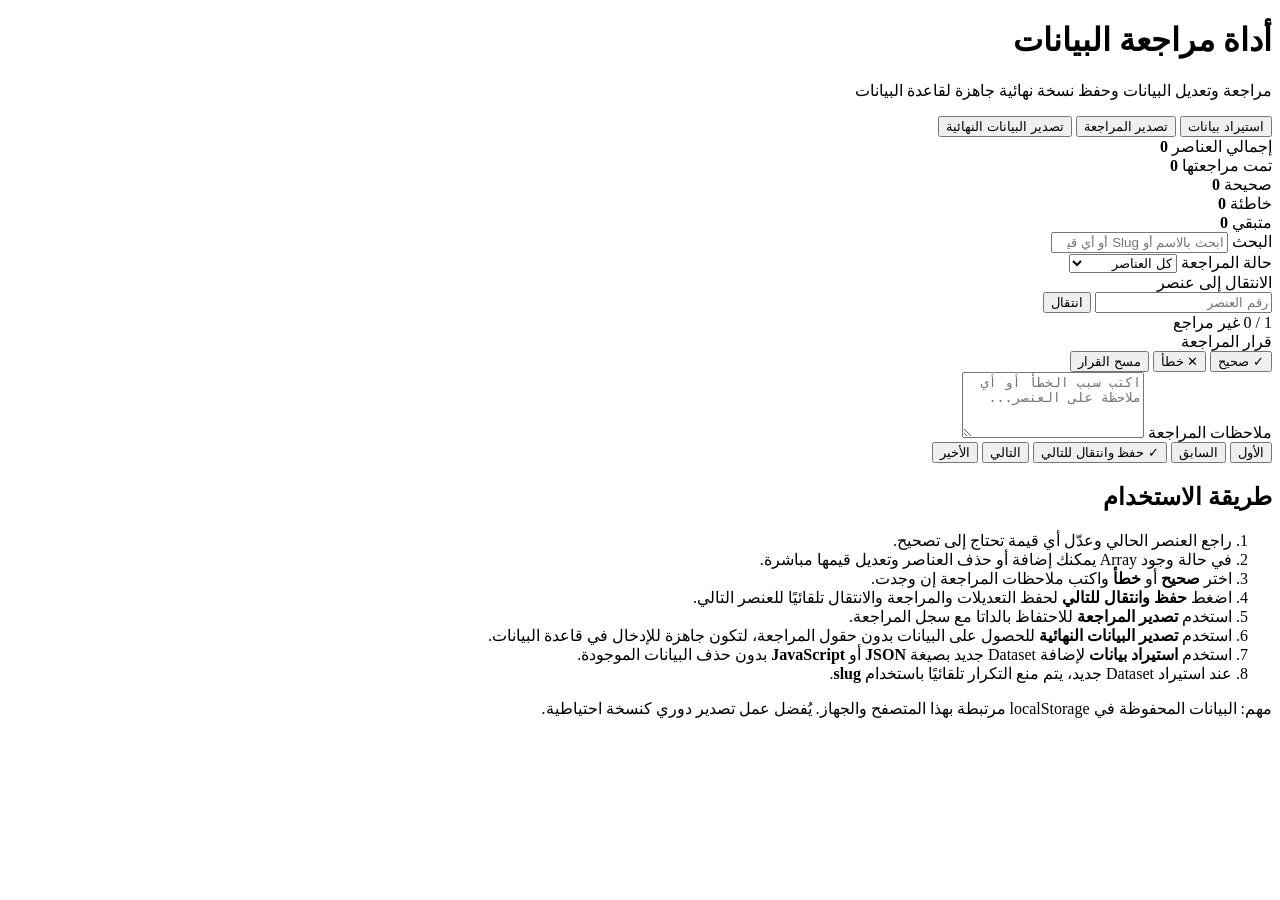
==== review/index.html @ 45b26e8a "Add initial HTML structure for review tool" ====
<!doctype html>

<html lang="ar" dir="rtl">

<head>

  <meta charset="utf-8">

  <meta
    name="viewport"
    content="width=device-width, initial-scale=1, viewport-fit=cover"
  >

  <title>أداة مراجعة البيانات</title>

  <link
    rel="stylesheet"
    href="style.css"
  >

</head>

<body>

  <!-- =====================================================
       TOP BAR
  ====================================================== -->

  <header class="topbar">

    <div class="brand">

      <h1>
        أداة مراجعة البيانات
      </h1>

      <p>
        مراجعة وتعديل البيانات وحفظ نسخة نهائية جاهزة لقاعدة البيانات
      </p>

    </div>


    <div class="top-actions">

      <!-- =================================================
           IMPORT
      ================================================== -->

      <button
        id="importBtn"
        class="secondary"
        type="button"
      >
        استيراد بيانات
      </button>


      <!-- =================================================
           EXPORT REVIEWED
      ================================================== -->

      <button
        id="exportReviewedBtn"
        class="secondary"
        type="button"
      >
        تصدير المراجعة
      </button>


      <!-- =================================================
           EXPORT CLEAN
      ================================================== -->

      <button
        id="exportCleanBtn"
        class="primary"
        type="button"
      >
        تصدير البيانات النهائية
      </button>


      <!-- =================================================
           FILE INPUT
           
           Supports:
           - JSON
           - JavaScript Dataset
      ================================================== -->

      <input
        id="fileInput"
        type="file"
        accept=".json,.js,application/json,text/javascript,application/javascript"
        hidden
      >

    </div>

  </header>


  <!-- =====================================================
       MAIN
  ====================================================== -->

  <main class="container">

    <!-- ===================================================
         STATISTICS
    ==================================================== -->

    <section class="stats-grid">

      <div class="stat">

        <span>
          إجمالي العناصر
        </span>

        <strong id="totalStat">
          0
        </strong>

      </div>


      <div class="stat">

        <span>
          تمت مراجعتها
        </span>

        <strong id="reviewedStat">
          0
        </strong>

      </div>


      <div class="stat">

        <span>
          صحيحة
        </span>

        <strong id="correctStat">
          0
        </strong>

      </div>


      <div class="stat">

        <span>
          خاطئة
        </span>

        <strong id="incorrectStat">
          0
        </strong>

      </div>


      <div class="stat">

        <span>
          متبقي
        </span>

        <strong id="remainingStat">
          0
        </strong>

      </div>

    </section>


    <!-- ===================================================
         SEARCH / FILTER TOOLBAR
    ==================================================== -->

    <section class="toolbar card">

      <!-- =================================================
           SEARCH
      ================================================== -->

      <div class="field grow">

        <label for="searchInput">
          البحث
        </label>

        <input
          id="searchInput"
          type="search"
          placeholder="ابحث بالاسم أو Slug أو أي قيمة داخل العنصر..."
          autocomplete="off"
        >

      </div>


      <!-- =================================================
           FILTER
      ================================================== -->

      <div class="field">

        <label for="filterSelect">
          حالة المراجعة
        </label>

        <select id="filterSelect">

          <option value="ALL">
            كل العناصر
          </option>

          <option value="UNREVIEWED">
            لم تتم المراجعة
          </option>

          <option value="CORRECT">
            صحيحة
          </option>

          <option value="INCORRECT">
            خاطئة
          </option>

        </select>

      </div>


      <!-- =================================================
           GOTO
      ================================================== -->

      <div class="field goto">

        <label for="gotoInput">
          الانتقال إلى عنصر
        </label>

        <div class="inline">

          <input
            id="gotoInput"
            type="number"
            min="1"
            placeholder="رقم العنصر"
          >

          <button
            id="gotoBtn"
            class="secondary"
            type="button"
          >
            انتقال
          </button>

        </div>

      </div>

    </section>


    <!-- ===================================================
         CURRENT ITEM
    ==================================================== -->

    <section class="card item-card">

      <!-- =================================================
           ITEM HEADER
      ================================================== -->

      <div class="item-head">

        <div class="item-meta">

          <span
            id="itemPosition"
            class="badge"
          >
            1 / 0
          </span>


          <span
            id="itemStatus"
            class="badge neutral"
          >
            غير مراجع
          </span>

        </div>


        <div
          id="datasetName"
          class="dataset-name"
        ></div>

      </div>


      <!-- =================================================
           ITEM EDITOR
      ================================================== -->

      <div
        id="itemEditor"
        class="editor"
      ></div>


      <!-- =================================================
           REVIEW BOX
      ================================================== -->

      <div class="review-box">

        <div class="review-title">
          قرار المراجعة
        </div>


        <div class="review-buttons">

          <!-- CORRECT -->

          <button
            id="correctBtn"
            class="correct"
            type="button"
          >
            ✓ صحيح
          </button>


          <!-- INCORRECT -->

          <button
            id="incorrectBtn"
            class="incorrect"
            type="button"
          >
            ✕ خطأ
          </button>


          <!-- CLEAR -->

          <button
            id="clearReviewBtn"
            class="secondary"
            type="button"
          >
            مسح القرار
          </button>

        </div>


        <!-- NOTES -->

        <label for="notesInput">
          ملاحظات المراجعة
        </label>

        <textarea
          id="notesInput"
          rows="4"
          placeholder="اكتب سبب الخطأ أو أي ملاحظة على العنصر..."
        ></textarea>

      </div>


      <!-- =================================================
           NAVIGATION
      ================================================== -->

      <div class="navigation">

        <!-- FIRST -->

        <button
          id="firstBtn"
          class="secondary"
          type="button"
        >
          الأول
        </button>


        <!-- PREVIOUS -->

        <button
          id="prevBtn"
          class="secondary"
          type="button"
        >
          السابق
        </button>


        <!-- DONE -->

        <button
          id="doneBtn"
          class="primary done-button"
          type="button"
        >
          ✓ حفظ وانتقال للتالي
        </button>


        <!-- NEXT -->

        <button
          id="nextBtn"
          class="secondary"
          type="button"
        >
          التالي
        </button>


        <!-- LAST -->

        <button
          id="lastBtn"
          class="secondary"
          type="button"
        >
          الأخير
        </button>

      </div>


      <!-- =================================================
           SAVE MESSAGE
      ================================================== -->

      <div
        id="saveMessage"
        class="save-message"
        aria-live="polite"
      ></div>

    </section>


    <!-- ===================================================
         HELP
    ==================================================== -->

    <section class="card help">

      <h2>
        طريقة الاستخدام
      </h2>


      <ol>

        <li>
          راجع العنصر الحالي وعدّل أي قيمة تحتاج إلى تصحيح.
        </li>


        <li>
          في حالة وجود Array يمكنك إضافة أو حذف العناصر وتعديل قيمها مباشرة.
        </li>


        <li>
          اختر <b>صحيح</b> أو <b>خطأ</b> واكتب ملاحظات المراجعة إن وجدت.
        </li>


        <li>
          اضغط
          <b>حفظ وانتقال للتالي</b>
          لحفظ التعديلات والمراجعة والانتقال تلقائيًا للعنصر التالي.
        </li>


        <li>
          استخدم
          <b>تصدير المراجعة</b>
          للاحتفاظ بالداتا مع سجل المراجعة.
        </li>


        <li>
          استخدم
          <b>تصدير البيانات النهائية</b>
          للحصول على البيانات بدون حقول المراجعة، لتكون جاهزة للإدخال في قاعدة البيانات.
        </li>


        <li>
          استخدم
          <b>استيراد بيانات</b>
          لإضافة Dataset جديد بصيغة
          <b>JSON</b>
          أو
          <b>JavaScript</b>
          بدون حذف البيانات الموجودة.
        </li>


        <li>
          عند استيراد Dataset جديد، يتم منع التكرار تلقائيًا باستخدام
          <b>slug</b>.
        </li>

      </ol>


      <p class="warning">

        مهم: البيانات المحفوظة في localStorage مرتبطة بهذا المتصفح والجهاز.
        يُفضل عمل تصدير دوري كنسخة احتياطية.

      </p>

    </section>

  </main>


  <!-- =====================================================
       SCRIPTS
  ====================================================== -->

  <!-- BASE DATASET -->

  <script src="data/granite-part-4.js"></script>


  <!-- REVIEW TOOL -->

  <script src="app.js"></script>

</body>

</html>
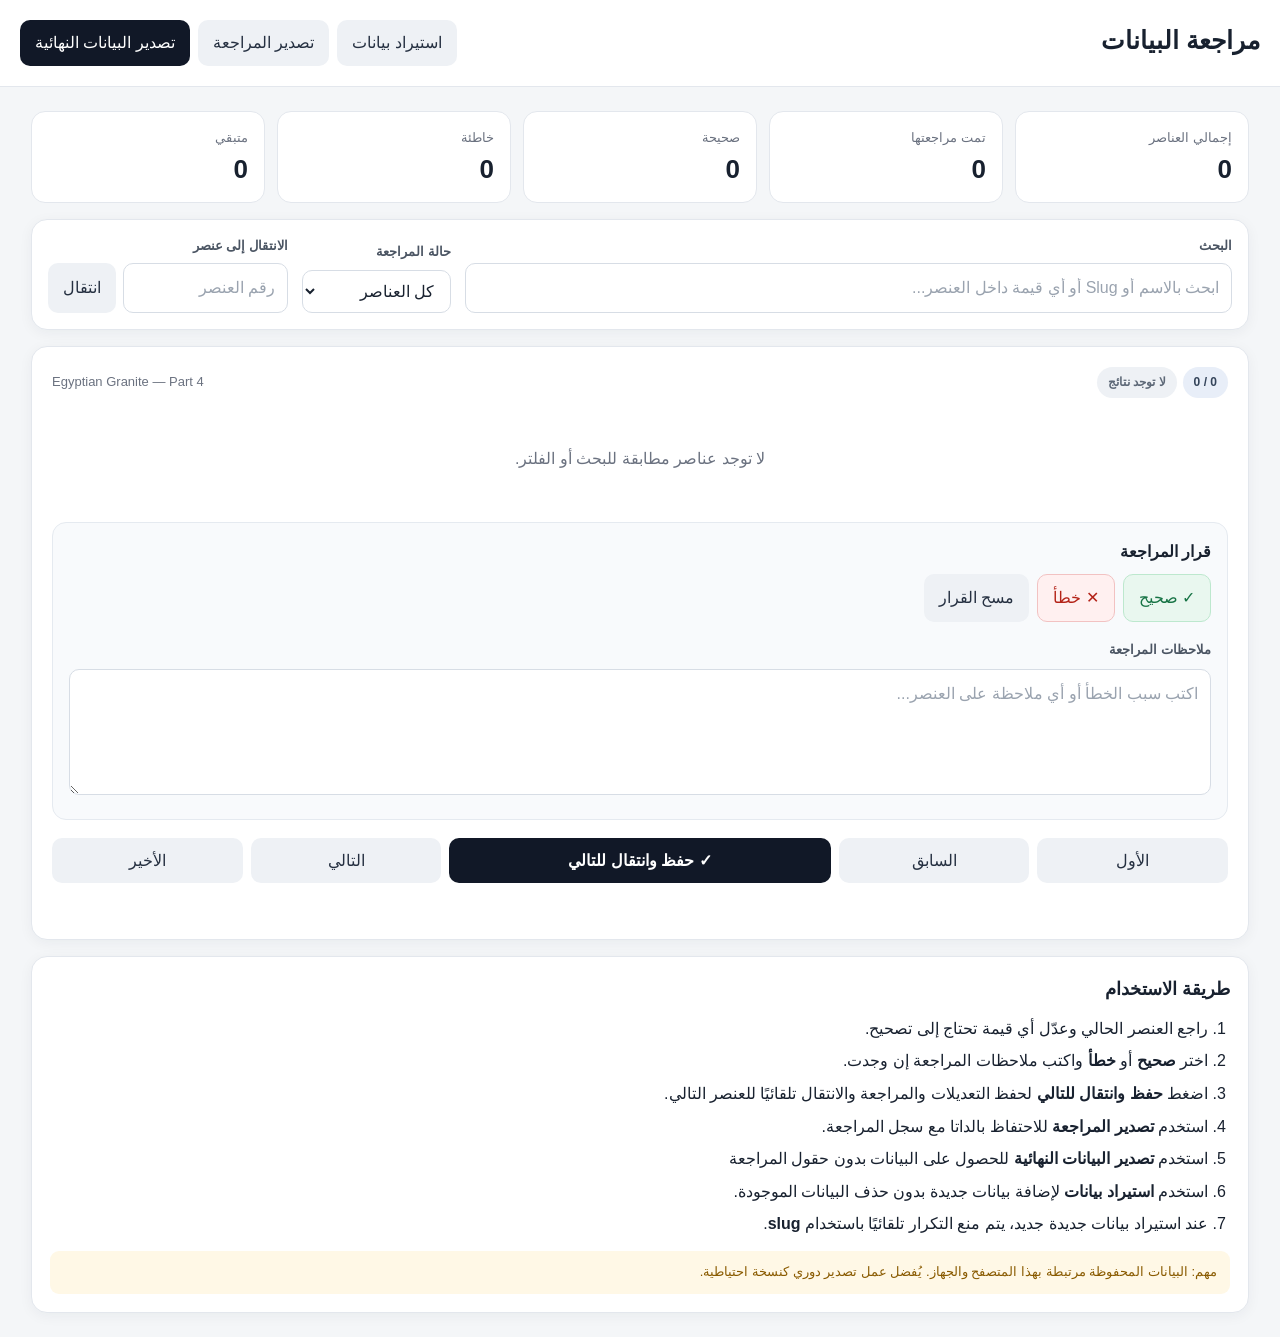
==== commit b2a4f564: "Fix Arabic text and remove commented sections" ====
--- a/review/index.html
+++ b/review/index.html
@@ -31,13 +31,13 @@
     <div class="brand">
 
       <h1>
-        أداة مراجعة البيانات
+         مراجعة البيانات
       </h1>
-
+      <!--
       <p>
         مراجعة وتعديل البيانات وحفظ نسخة نهائية جاهزة لقاعدة البيانات
       </p>
-
+    -->
     </div>
 
 
@@ -480,11 +480,11 @@
           راجع العنصر الحالي وعدّل أي قيمة تحتاج إلى تصحيح.
         </li>
 
-
+<!--
         <li>
           في حالة وجود Array يمكنك إضافة أو حذف العناصر وتعديل قيمها مباشرة.
         </li>
-
+      -->
 
         <li>
           اختر <b>صحيح</b> أو <b>خطأ</b> واكتب ملاحظات المراجعة إن وجدت.
@@ -508,23 +508,21 @@
         <li>
           استخدم
           <b>تصدير البيانات النهائية</b>
-          للحصول على البيانات بدون حقول المراجعة، لتكون جاهزة للإدخال في قاعدة البيانات.
+          للحصول على البيانات بدون حقول المراجعة
         </li>
 
 
         <li>
           استخدم
           <b>استيراد بيانات</b>
-          لإضافة Dataset جديد بصيغة
-          <b>JSON</b>
-          أو
-          <b>JavaScript</b>
+          لإضافة بيانات جديدة
+         
           بدون حذف البيانات الموجودة.
         </li>
 
 
         <li>
-          عند استيراد Dataset جديد، يتم منع التكرار تلقائيًا باستخدام
+          عند استيراد بيانات جديدة  جديد، يتم منع التكرار تلقائيًا باستخدام
           <b>slug</b>.
         </li>
 
@@ -533,7 +531,7 @@
 
       <p class="warning">
 
-        مهم: البيانات المحفوظة في localStorage مرتبطة بهذا المتصفح والجهاز.
+        مهم: البيانات المحفوظة   مرتبطة بهذا المتصفح والجهاز.
         يُفضل عمل تصدير دوري كنسخة احتياطية.
 
       </p>
--- a/review/style.css
+++ b/review/style.css
@@ -0,0 +1,975 @@
+/* =========================================================
+RESET
+========================================================= */
+
+* {
+  box-sizing: border-box;
+  }
+
+html {
+direction: rtl;
+scroll-behavior: smooth;
+}
+
+:root {
+font-family:
+Arial,
+"Segoe UI",
+Tahoma,
+sans-serif;
+
+color: #18212f;
+background: #f4f6f8;
+}
+
+body {
+margin: 0;
+min-width: 0;
+background: #f4f6f8;
+line-height: 1.6;
+}
+
+/* =========================================================
+FORM ELEMENTS
+========================================================= */
+
+button,
+input,
+select,
+textarea {
+font: inherit;
+}
+
+button {
+cursor: pointer;
+border: 0;
+border-radius: 10px;
+padding: 10px 15px;
+transition:
+transform 0.15s ease,
+box-shadow 0.15s ease,
+background 0.15s ease;
+}
+
+button:active {
+transform: translateY(1px);
+}
+
+input,
+select,
+textarea {
+width: 100%;
+border: 1px solid #d7dde5;
+border-radius: 10px;
+padding: 11px 12px;
+background: #fff;
+color: #18212f;
+outline: none;
+}
+
+textarea {
+resize: vertical;
+min-height: 90px;
+}
+
+input::placeholder,
+textarea::placeholder {
+color: #9aa3af;
+}
+
+input:focus,
+select:focus,
+textarea:focus {
+border-color: #7c8aa0;
+box-shadow:
+0 0 0 3px rgba(100, 120, 150, 0.12);
+}
+
+/* =========================================================
+TOP BAR
+========================================================= */
+
+.topbar {
+background: #fff;
+border-bottom: 1px solid #e3e7ed;
+
+padding:
+20px
+max(20px, calc((100vw - 1250px) / 2));
+
+display: flex;
+justify-content: space-between;
+align-items: center;
+
+gap: 24px;
+}
+
+.brand {
+min-width: 0;
+}
+
+.topbar h1 {
+margin: 0 0 6px;
+font-size: 25px;
+line-height: 1.3;
+}
+
+.topbar p {
+margin: 0;
+color: #6b7280;
+font-size: 14px;
+}
+
+.top-actions {
+display: flex;
+gap: 8px;
+flex-wrap: wrap;
+flex-shrink: 0;
+}
+
+/* =========================================================
+CONTAINER
+========================================================= */
+
+.container {
+width: 100%;
+max-width: 1250px;
+
+margin: 24px auto;
+
+padding:
+0 16px;
+}
+
+/* =========================================================
+CARDS
+========================================================= */
+
+.card {
+background: #fff;
+
+border: 1px solid #e3e7ed;
+border-radius: 16px;
+
+box-shadow:
+0 3px 14px rgba(20, 30, 50, 0.05);
+}
+
+/* =========================================================
+STATISTICS
+========================================================= */
+
+.stats-grid {
+display: grid;
+
+grid-template-columns:
+repeat(5, minmax(0, 1fr));
+
+gap: 12px;
+
+margin-bottom: 16px;
+}
+
+.stat {
+background: #fff;
+
+border: 1px solid #e3e7ed;
+border-radius: 14px;
+
+padding: 16px;
+
+min-width: 0;
+}
+
+.stat span {
+display: block;
+
+color: #6b7280;
+
+font-size: 13px;
+
+margin-bottom: 6px;
+}
+
+.stat strong {
+display: block;
+
+font-size: 26px;
+line-height: 1.2;
+}
+
+/* =========================================================
+TOOLBAR
+========================================================= */
+
+.toolbar {
+padding: 16px;
+
+display: flex;
+align-items: end;
+
+gap: 14px;
+
+margin-bottom: 16px;
+}
+
+.field {
+display: flex;
+flex-direction: column;
+
+gap: 7px;
+
+min-width: 0;
+}
+
+.field.grow {
+flex: 1;
+}
+
+.field label,
+.review-box label {
+font-size: 13px;
+font-weight: 700;
+
+color: #4b5563;
+}
+
+.goto {
+width: 240px;
+flex-shrink: 0;
+}
+
+.inline {
+display: flex;
+gap: 7px;
+}
+
+.inline input {
+min-width: 0;
+}
+
+/* =========================================================
+BUTTONS
+========================================================= */
+
+.primary {
+background: #111827;
+color: #fff;
+}
+
+.primary:hover {
+background: #1f2937;
+}
+
+.secondary {
+background: #eef1f5;
+color: #253041;
+}
+
+.secondary:hover {
+background: #e2e6ec;
+}
+
+.correct {
+background: #e9f7ef;
+color: #167344;
+
+border: 1px solid #bde8ce;
+}
+
+.correct:hover {
+background: #dff3e8;
+}
+
+.incorrect {
+background: #fff0f0;
+color: #b42318;
+
+border: 1px solid #f2c2c2;
+}
+
+.incorrect:hover {
+background: #ffe5e5;
+}
+
+/* =========================================================
+ITEM CARD
+========================================================= */
+
+.item-card {
+padding: 20px;
+}
+
+.item-head {
+display: flex;
+
+justify-content: space-between;
+align-items: center;
+
+gap: 16px;
+
+margin-bottom: 18px;
+}
+
+.item-meta {
+display: flex;
+align-items: center;
+
+flex-wrap: wrap;
+
+gap: 6px;
+}
+
+.dataset-name {
+color: #6b7280;
+
+font-size: 13px;
+
+text-align: left;
+
+overflow-wrap: anywhere;
+}
+
+/* =========================================================
+BADGES
+========================================================= */
+
+.badge {
+display: inline-flex;
+
+align-items: center;
+justify-content: center;
+
+border-radius: 999px;
+
+padding: 6px 11px;
+
+font-size: 12px;
+font-weight: 700;
+
+background: #e8eef8;
+color: #34445a;
+}
+
+.badge.correct {
+background: #e9f7ef;
+color: #167344;
+
+border: 0;
+}
+
+.badge.incorrect {
+background: #fff0f0;
+color: #b42318;
+
+border: 0;
+}
+
+.badge.neutral {
+background: #eef1f5;
+color: #5d6877;
+}
+
+/* =========================================================
+EDITOR
+========================================================= */
+
+.editor {
+display: grid;
+gap: 12px;
+}
+
+.editor-row {
+display: grid;
+
+grid-template-columns:
+minmax(150px, 180px)
+minmax(0, 1fr);
+
+gap: 14px;
+
+align-items: start;
+
+border-bottom: 1px solid #edf0f4;
+
+padding-bottom: 12px;
+}
+
+.editor-key {
+font-weight: 700;
+
+color: #374151;
+
+word-break: break-word;
+
+overflow-wrap: anywhere;
+
+padding-top: 10px;
+}
+
+.editor-value {
+min-width: 0;
+}
+
+.editor-value textarea {
+min-height: 90px;
+}
+
+/* =========================================================
+ARRAY
+========================================================= */
+
+.array-list {
+display: grid;
+gap: 7px;
+}
+
+.array-item {
+display: flex;
+
+align-items: center;
+
+gap: 8px;
+
+width: 100%;
+}
+
+.array-item input {
+flex: 1;
+min-width: 0;
+}
+
+.array-item button {
+flex-shrink: 0;
+}
+
+.editor-value > .secondary {
+margin-top: 4px;
+}
+
+/* =========================================================
+REVIEW
+========================================================= */
+
+.review-box {
+margin-top: 20px;
+
+padding: 16px;
+
+background: #f8fafc;
+
+border: 1px solid #e5eaf0;
+
+border-radius: 14px;
+}
+
+.review-title {
+font-weight: 800;
+
+margin-bottom: 10px;
+}
+
+.review-buttons {
+display: flex;
+
+gap: 8px;
+
+flex-wrap: wrap;
+
+margin-bottom: 14px;
+}
+
+.review-box textarea {
+margin-top: 7px;
+}
+
+/* =========================================================
+NAVIGATION
+========================================================= */
+
+.navigation {
+display: grid;
+
+grid-template-columns:
+1fr
+1fr
+2fr
+1fr
+1fr;
+
+gap: 8px;
+
+margin-top: 18px;
+}
+
+.navigation button {
+min-height: 44px;
+}
+
+.done-button {
+font-weight: 700;
+}
+
+/* =========================================================
+SAVE MESSAGE
+========================================================= */
+
+.save-message {
+min-height: 24px;
+
+text-align: center;
+
+margin-top: 12px;
+
+font-size: 13px;
+
+color: #536174;
+}
+
+/* =========================================================
+HELP
+========================================================= */
+
+.help {
+padding: 18px;
+
+margin-top: 16px;
+}
+
+.help h2 {
+margin:
+0 0 12px;
+
+font-size: 18px;
+}
+
+.help ol {
+margin:
+0 0 14px;
+
+padding-right: 22px;
+}
+
+.help li {
+margin-bottom: 7px;
+}
+
+.warning {
+color: #8a5b00;
+
+background: #fff8e6;
+
+padding: 11px 13px;
+
+border-radius: 9px;
+
+margin-bottom: 0;
+
+font-size: 13px;
+}
+
+.empty {
+padding: 30px;
+
+text-align: center;
+
+color: #6b7280;
+}
+
+/* =========================================================
+TABLET
+========================================================= */
+
+@media (max-width: 1000px) {
+
+.topbar {
+padding: 18px;
+}
+
+.topbar {
+flex-direction: column;
+align-items: stretch;
+}
+
+.top-actions {
+width: 100%;
+}
+
+.top-actions button {
+flex: 1;
+}
+
+.stats-grid {
+grid-template-columns:
+repeat(3, minmax(0, 1fr));
+}
+
+.toolbar {
+display: grid;
+
+
+grid-template-columns:
+  minmax(0, 1fr)
+  minmax(180px, 220px);
+
+align-items: end;
+
+
+}
+
+.field.grow {
+grid-column: 1 / -1;
+}
+
+.goto {
+width: auto;
+}
+
+}
+
+/* =========================================================
+MOBILE
+========================================================= */
+
+@media (max-width: 700px) {
+
+.container {
+margin: 14px auto;
+
+
+padding:
+  0 10px;
+
+
+}
+
+.topbar {
+padding: 16px 12px;
+}
+
+.topbar h1 {
+font-size: 21px;
+}
+
+.topbar p {
+font-size: 13px;
+}
+
+.top-actions {
+display: grid;
+
+
+grid-template-columns:
+  repeat(2, minmax(0, 1fr));
+
+width: 100%;
+
+
+}
+
+.top-actions button {
+width: 100%;
+}
+
+/* -----------------------------------------------
+STATS
+------------------------------------------------ */
+
+.stats-grid {
+grid-template-columns:
+repeat(2, minmax(0, 1fr));
+
+
+gap: 8px;
+
+margin-bottom: 10px;
+
+
+}
+
+.stat {
+padding: 12px;
+}
+
+.stat span {
+font-size: 12px;
+}
+
+.stat strong {
+font-size: 22px;
+}
+
+/* -----------------------------------------------
+TOOLBAR
+------------------------------------------------ */
+
+.toolbar {
+display: flex;
+
+
+flex-direction: column;
+
+align-items: stretch;
+
+gap: 12px;
+
+padding: 12px;
+
+
+}
+
+.field.grow {
+width: 100%;
+}
+
+.goto {
+width: 100%;
+}
+
+.inline {
+width: 100%;
+}
+
+.inline input {
+flex: 1;
+}
+
+/* -----------------------------------------------
+ITEM
+------------------------------------------------ */
+
+.item-card {
+padding: 13px;
+}
+
+.item-head {
+flex-direction: column;
+
+align-items: stretch;
+
+gap: 10px;
+
+
+}
+
+.dataset-name {
+text-align: right;
+}
+
+/* -----------------------------------------------
+EDITOR
+------------------------------------------------ */
+
+.editor-row {
+grid-template-columns: 1fr;
+
+
+gap: 5px;
+
+padding-bottom: 14px;
+
+}
+
+.editor-key {
+padding-top: 0;
+
+
+font-size: 13px;
+
+}
+
+.editor-value input,
+.editor-value textarea,
+.editor-value select {
+font-size: 14px;
+}
+
+/* -----------------------------------------------
+ARRAY
+------------------------------------------------ */
+
+.array-item {
+align-items: stretch;
+}
+
+.array-item input {
+min-width: 0;
+}
+
+.array-item button {
+padding:
+9px 12px;
+}
+
+/* -----------------------------------------------
+REVIEW
+------------------------------------------------ */
+
+.review-box {
+padding: 13px;
+
+
+margin-top: 16px;
+
+
+}
+
+.review-buttons {
+display: grid;
+
+
+grid-template-columns:
+  repeat(2, minmax(0, 1fr));
+
+
+}
+
+.review-buttons button {
+width: 100%;
+}
+
+.review-buttons #clearReviewBtn {
+grid-column: 1 / -1;
+}
+
+/* -----------------------------------------------
+NAVIGATION
+------------------------------------------------ */
+
+.navigation {
+grid-template-columns:
+repeat(2, minmax(0, 1fr));
+
+
+gap: 7px;
+
+
+}
+
+.navigation #doneBtn {
+grid-column: 1 / -1;
+
+
+grid-row: 1;
+
+order: -1;
+
+
+}
+
+.navigation #firstBtn {
+grid-column: 1;
+}
+
+.navigation #prevBtn {
+grid-column: 2;
+}
+
+.navigation #nextBtn {
+grid-column: 1;
+}
+
+.navigation #lastBtn {
+grid-column: 2;
+}
+
+.navigation button {
+min-height: 45px;
+}
+
+/* -----------------------------------------------
+HELP
+------------------------------------------------ */
+
+.help {
+padding: 14px;
+}
+
+}
+
+/* =========================================================
+SMALL MOBILE
+========================================================= */
+
+@media (max-width: 430px) {
+
+.top-actions {
+grid-template-columns: 1fr;
+}
+
+.stats-grid {
+grid-template-columns:
+repeat(2, minmax(0, 1fr));
+}
+
+.stat {
+padding: 10px;
+}
+
+.stat strong {
+font-size: 20px;
+}
+
+.review-buttons {
+grid-template-columns: 1fr;
+}
+
+.review-buttons #clearReviewBtn {
+grid-column: auto;
+}
+
+.array-item {
+flex-direction: column;
+}
+
+.array-item button {
+width: 100%;
+}
+
+.navigation {
+gap: 6px;
+}
+
+.navigation button {
+padding:
+9px 8px;
+
+
+font-size: 13px;
+
+
+}
+
+}
+
+/* =========================================================
+VERY SMALL SCREENS
+========================================================= */
+
+@media (max-width: 340px) {
+
+.container {
+padding: 0 7px;
+}
+
+.item-card {
+padding: 10px;
+}
+
+.stats-grid {
+gap: 6px;
+}
+
+.stat span {
+font-size: 11px;
+}
+
+.stat strong {
+font-size: 18px;
+}
+
+.navigation button {
+font-size: 12px;
+}
+
+}
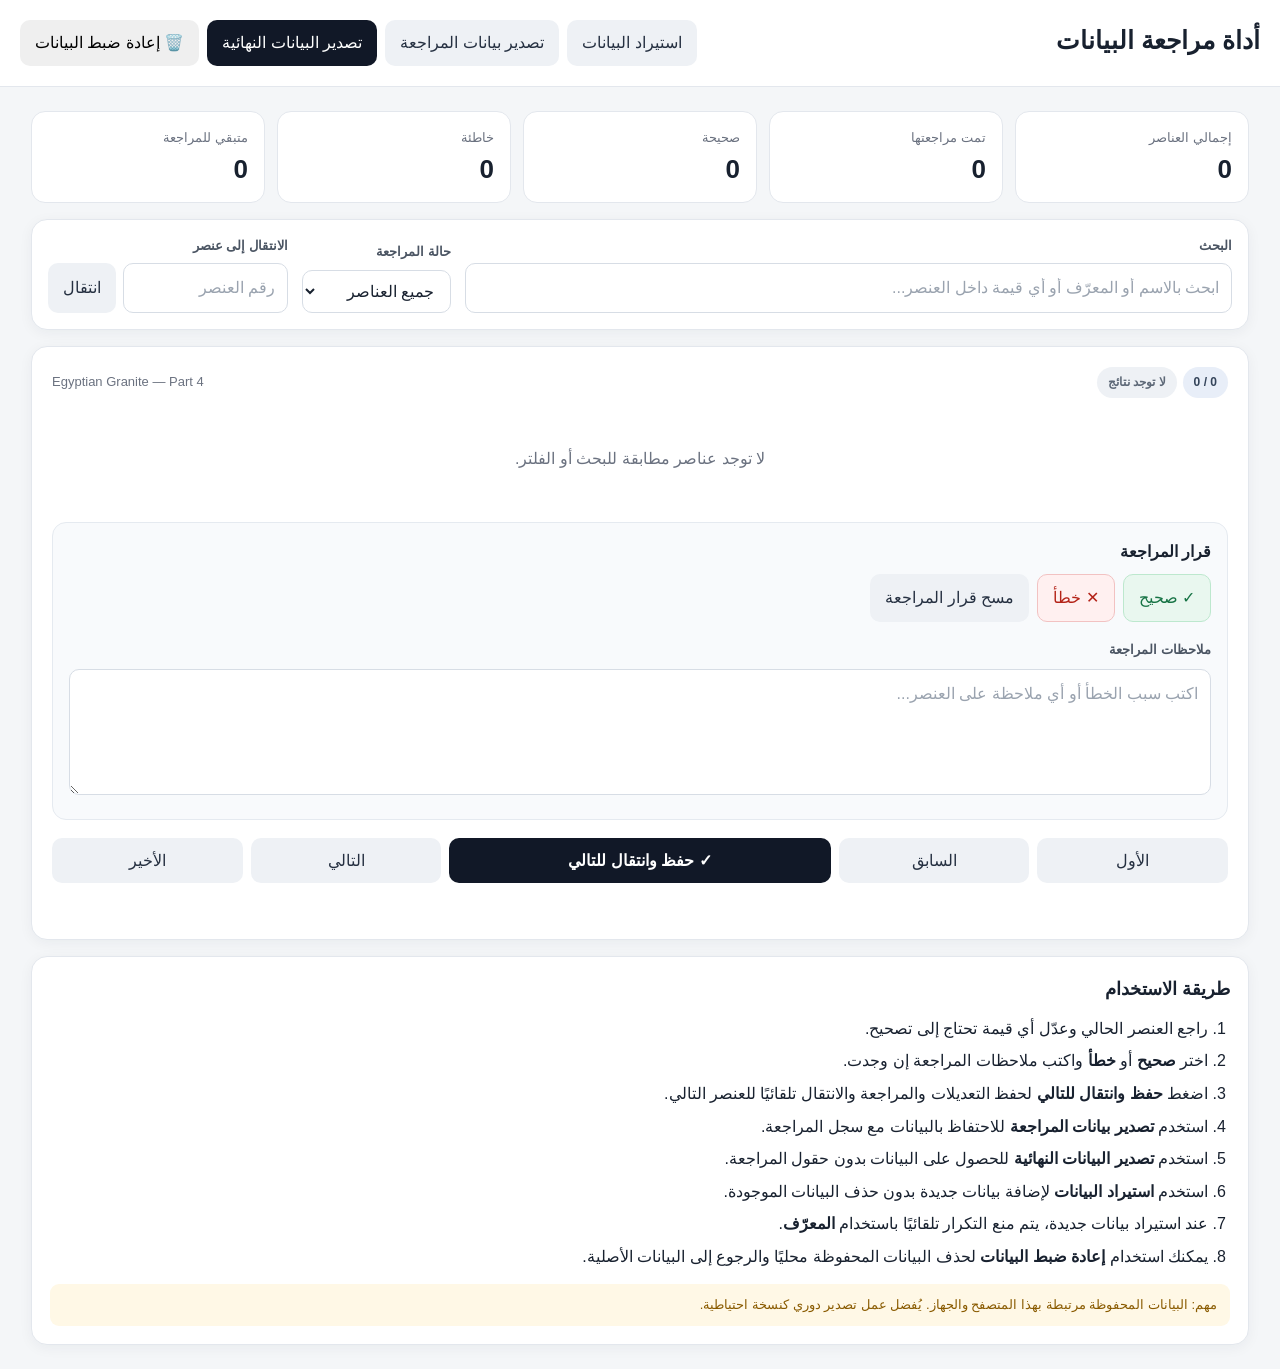
==== commit 5db35873: "Update Arabic translations in index.html" ====
--- a/review/index.html
+++ b/review/index.html
@@ -23,7 +23,7 @@
 <body>
 
   <!-- =====================================================
-       TOP BAR
+       الشريط العلوي
   ====================================================== -->
 
   <header class="topbar">
@@ -31,20 +31,22 @@
     <div class="brand">
 
       <h1>
-         مراجعة البيانات
+        أداة مراجعة البيانات
       </h1>
+
       <!--
       <p>
         مراجعة وتعديل البيانات وحفظ نسخة نهائية جاهزة لقاعدة البيانات
       </p>
-    -->
+      -->
+
     </div>
 
 
     <div class="top-actions">
 
       <!-- =================================================
-           IMPORT
+           استيراد البيانات
       ================================================== -->
 
       <button
@@ -52,12 +54,12 @@
         class="secondary"
         type="button"
       >
-        استيراد بيانات
+        استيراد البيانات
       </button>
 
 
       <!-- =================================================
-           EXPORT REVIEWED
+           تصدير المراجعة
       ================================================== -->
 
       <button
@@ -65,12 +67,12 @@
         class="secondary"
         type="button"
       >
-        تصدير المراجعة
+        تصدير بيانات المراجعة
       </button>
 
 
       <!-- =================================================
-           EXPORT CLEAN
+           تصدير البيانات النهائية
       ================================================== -->
 
       <button
@@ -83,11 +85,24 @@
 
 
       <!-- =================================================
-           FILE INPUT
+           إعادة ضبط البيانات
+      ================================================== -->
+
+      <button
+        id="resetDataBtn"
+        class="danger"
+        type="button"
+      >
+        🗑️ إعادة ضبط البيانات
+      </button>
+
+
+      <!-- =================================================
+           اختيار ملف البيانات
            
-           Supports:
-           - JSON
-           - JavaScript Dataset
+           يدعم:
+           - ملفات JSON
+           - ملفات JavaScript
       ================================================== -->
 
       <input
@@ -103,13 +118,13 @@
 
 
   <!-- =====================================================
-       MAIN
+       المحتوى الرئيسي
   ====================================================== -->
 
   <main class="container">
 
     <!-- ===================================================
-         STATISTICS
+         الإحصائيات
     ==================================================== -->
 
     <section class="stats-grid">
@@ -169,7 +184,7 @@
       <div class="stat">
 
         <span>
-          متبقي
+          متبقي للمراجعة
         </span>
 
         <strong id="remainingStat">
@@ -182,13 +197,13 @@
 
 
     <!-- ===================================================
-         SEARCH / FILTER TOOLBAR
+         البحث والتصفية
     ==================================================== -->
 
     <section class="toolbar card">
 
       <!-- =================================================
-           SEARCH
+           البحث
       ================================================== -->
 
       <div class="field grow">
@@ -200,7 +215,7 @@
         <input
           id="searchInput"
           type="search"
-          placeholder="ابحث بالاسم أو Slug أو أي قيمة داخل العنصر..."
+          placeholder="ابحث بالاسم أو المعرّف أو أي قيمة داخل العنصر..."
           autocomplete="off"
         >
 
@@ -208,7 +223,7 @@
 
 
       <!-- =================================================
-           FILTER
+           حالة المراجعة
       ================================================== -->
 
       <div class="field">
@@ -220,7 +235,7 @@
         <select id="filterSelect">
 
           <option value="ALL">
-            كل العناصر
+            جميع العناصر
           </option>
 
           <option value="UNREVIEWED">
@@ -241,7 +256,7 @@
 
 
       <!-- =================================================
-           GOTO
+           الانتقال إلى عنصر
       ================================================== -->
 
       <div class="field goto">
@@ -275,13 +290,13 @@
 
 
     <!-- ===================================================
-         CURRENT ITEM
+         العنصر الحالي
     ==================================================== -->
 
     <section class="card item-card">
 
       <!-- =================================================
-           ITEM HEADER
+           رأس العنصر
       ================================================== -->
 
       <div class="item-head">
@@ -315,7 +330,7 @@
 
 
       <!-- =================================================
-           ITEM EDITOR
+           محرر بيانات العنصر
       ================================================== -->
 
       <div
@@ -325,7 +340,7 @@
 
 
       <!-- =================================================
-           REVIEW BOX
+           قرار المراجعة
       ================================================== -->
 
       <div class="review-box">
@@ -337,7 +352,7 @@
 
         <div class="review-buttons">
 
-          <!-- CORRECT -->
+          <!-- صحيح -->
 
           <button
             id="correctBtn"
@@ -348,7 +363,7 @@
           </button>
 
 
-          <!-- INCORRECT -->
+          <!-- خطأ -->
 
           <button
             id="incorrectBtn"
@@ -359,20 +374,20 @@
           </button>
 
 
-          <!-- CLEAR -->
+          <!-- مسح القرار -->
 
           <button
             id="clearReviewBtn"
             class="secondary"
             type="button"
           >
-            مسح القرار
+            مسح قرار المراجعة
           </button>
 
         </div>
 
 
-        <!-- NOTES -->
+        <!-- الملاحظات -->
 
         <label for="notesInput">
           ملاحظات المراجعة
@@ -388,12 +403,12 @@
 
 
       <!-- =================================================
-           NAVIGATION
+           التنقل بين العناصر
       ================================================== -->
 
       <div class="navigation">
 
-        <!-- FIRST -->
+        <!-- الأول -->
 
         <button
           id="firstBtn"
@@ -404,7 +419,7 @@
         </button>
 
 
-        <!-- PREVIOUS -->
+        <!-- السابق -->
 
         <button
           id="prevBtn"
@@ -415,7 +430,7 @@
         </button>
 
 
-        <!-- DONE -->
+        <!-- حفظ وانتقال -->
 
         <button
           id="doneBtn"
@@ -426,7 +441,7 @@
         </button>
 
 
-        <!-- NEXT -->
+        <!-- التالي -->
 
         <button
           id="nextBtn"
@@ -437,7 +452,7 @@
         </button>
 
 
-        <!-- LAST -->
+        <!-- الأخير -->
 
         <button
           id="lastBtn"
@@ -451,7 +466,7 @@
 
 
       <!-- =================================================
-           SAVE MESSAGE
+           رسالة الحفظ
       ================================================== -->
 
       <div
@@ -464,7 +479,7 @@
 
 
     <!-- ===================================================
-         HELP
+         طريقة الاستخدام
     ==================================================== -->
 
     <section class="card help">
@@ -480,11 +495,11 @@
           راجع العنصر الحالي وعدّل أي قيمة تحتاج إلى تصحيح.
         </li>
 
-<!--
-        <li>
-          في حالة وجود Array يمكنك إضافة أو حذف العناصر وتعديل قيمها مباشرة.
-        </li>
-      -->
+        <!--
+        <li>
+          في حالة وجود قائمة من البيانات، يمكنك إضافة أو حذف العناصر وتعديل قيمها مباشرة.
+        </li>
+        -->
 
         <li>
           اختر <b>صحيح</b> أو <b>خطأ</b> واكتب ملاحظات المراجعة إن وجدت.
@@ -500,30 +515,35 @@
 
         <li>
           استخدم
-          <b>تصدير المراجعة</b>
-          للاحتفاظ بالداتا مع سجل المراجعة.
+          <b>تصدير بيانات المراجعة</b>
+          للاحتفاظ بالبيانات مع سجل المراجعة.
         </li>
 
 
         <li>
           استخدم
           <b>تصدير البيانات النهائية</b>
-          للحصول على البيانات بدون حقول المراجعة
+          للحصول على البيانات بدون حقول المراجعة.
         </li>
 
 
         <li>
           استخدم
-          <b>استيراد بيانات</b>
-          لإضافة بيانات جديدة
-         
-          بدون حذف البيانات الموجودة.
-        </li>
-
-
-        <li>
-          عند استيراد بيانات جديدة  جديد، يتم منع التكرار تلقائيًا باستخدام
-          <b>slug</b>.
+          <b>استيراد البيانات</b>
+          لإضافة بيانات جديدة بدون حذف البيانات الموجودة.
+        </li>
+
+
+        <li>
+          عند استيراد بيانات جديدة، يتم منع التكرار تلقائيًا باستخدام
+          <b>المعرّف</b>.
+        </li>
+
+
+        <li>
+          يمكنك استخدام
+          <b>إعادة ضبط البيانات</b>
+          لحذف البيانات المحفوظة محليًا والرجوع إلى البيانات الأصلية.
         </li>
 
       </ol>
@@ -531,7 +551,7 @@
 
       <p class="warning">
 
-        مهم: البيانات المحفوظة   مرتبطة بهذا المتصفح والجهاز.
+        مهم: البيانات المحفوظة مرتبطة بهذا المتصفح والجهاز.
         يُفضل عمل تصدير دوري كنسخة احتياطية.
 
       </p>
@@ -542,15 +562,15 @@
 
 
   <!-- =====================================================
-       SCRIPTS
+       ملفات JavaScript
   ====================================================== -->
 
-  <!-- BASE DATASET -->
+  <!-- مجموعة البيانات الأساسية -->
 
   <script src="data/granite-part-4.js"></script>
 
 
-  <!-- REVIEW TOOL -->
+  <!-- أداة مراجعة البيانات -->
 
   <script src="app.js"></script>
 
